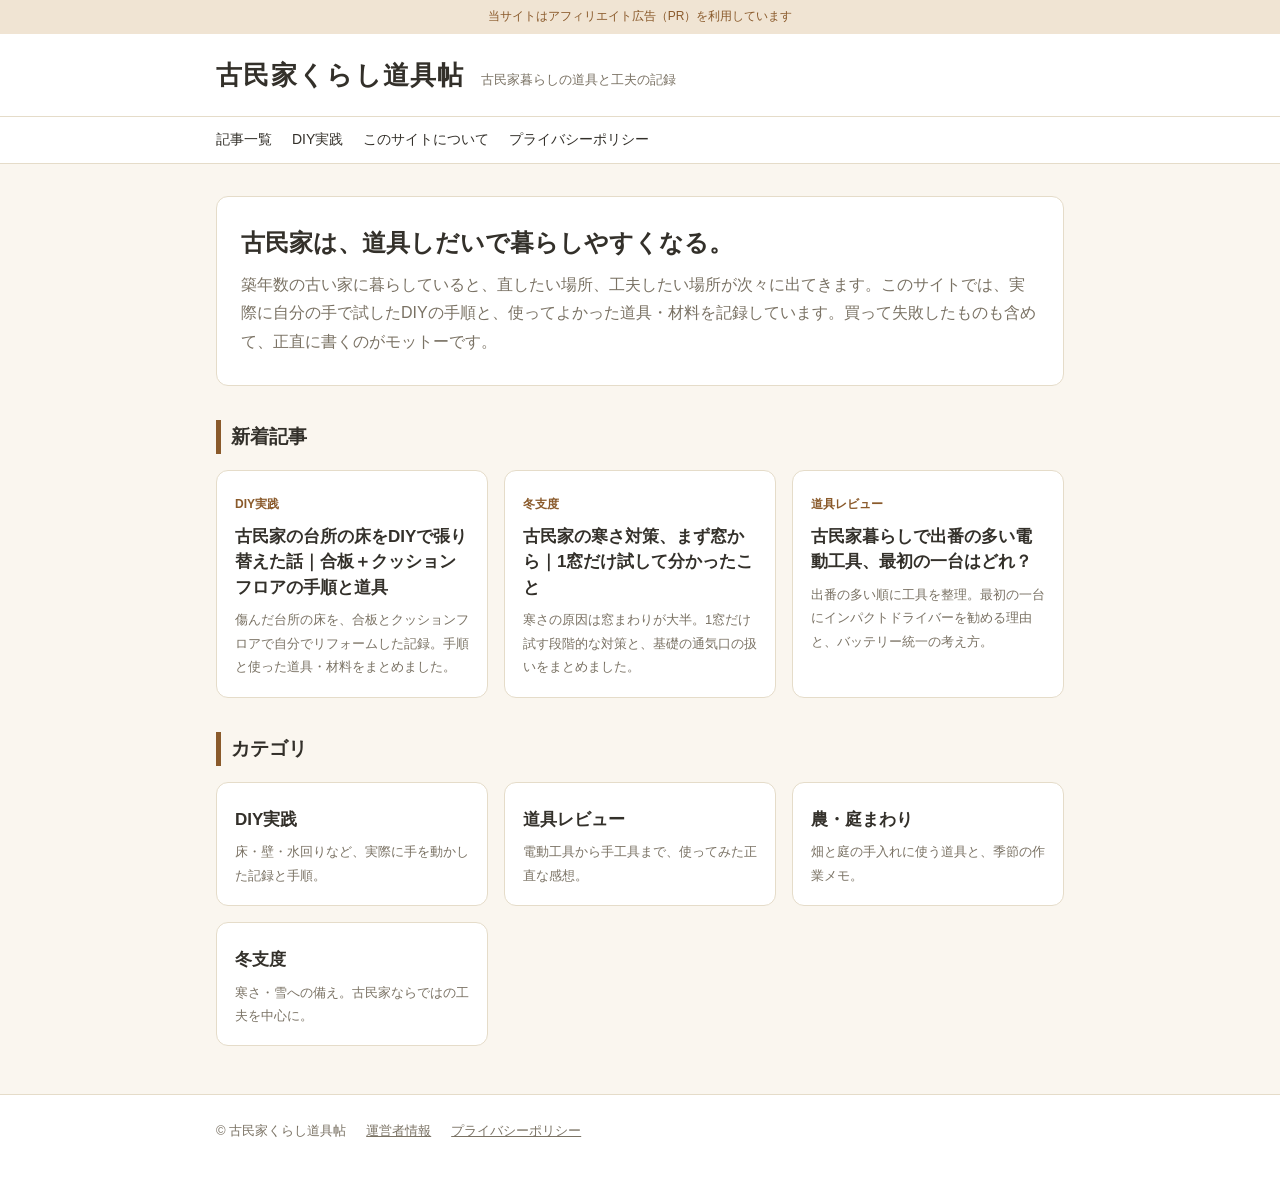
==== index.html @ 3cc66aee "記事2本を追加（窓の寒さ対策・電動工具の選び方）" ====
<!DOCTYPE html>
<html lang="ja">
<head>
<meta charset="UTF-8">
<meta name="viewport" content="width=device-width, initial-scale=1">
<title>古民家くらし道具帖｜古民家暮らしの道具と工夫の記録</title>
<meta name="description" content="古民家に暮らしながら、DIYや日々の暮らしで実際に使っている道具・材料を正直に記録するサイトです。">
<link rel="stylesheet" href="style.css">
</head>
<body>
<div class="pr-note">当サイトはアフィリエイト広告（PR）を利用しています</div>
<header class="site">
  <div class="wrap">
    <a class="logo" href="index.html">古民家くらし道具帖</a>
    <span class="tagline">古民家暮らしの道具と工夫の記録</span>
  </div>
</header>
<nav class="cats">
  <div class="wrap">
    <a href="#articles">記事一覧</a>
    <a href="articles/yuka-diy.html">DIY実践</a>
    <a href="about.html">このサイトについて</a>
    <a href="privacy.html">プライバシーポリシー</a>
  </div>
</nav>
<main>
  <div class="wrap">
    <section class="hero">
      <h1>古民家は、道具しだいで暮らしやすくなる。</h1>
      <p>築年数の古い家に暮らしていると、直したい場所、工夫したい場所が次々に出てきます。このサイトでは、実際に自分の手で試したDIYの手順と、使ってよかった道具・材料を記録しています。買って失敗したものも含めて、正直に書くのがモットーです。</p>
    </section>

    <h2 class="sec" id="articles">新着記事</h2>
    <div class="cards">
      <a class="card" href="articles/yuka-diy.html">
        <span class="cat">DIY実践</span>
        <h3>古民家の台所の床をDIYで張り替えた話｜合板＋クッションフロアの手順と道具</h3>
        <p>傷んだ台所の床を、合板とクッションフロアで自分でリフォームした記録。手順と使った道具・材料をまとめました。</p>
      </a>
      <a class="card" href="articles/mado-samusa.html">
        <span class="cat">冬支度</span>
        <h3>古民家の寒さ対策、まず窓から｜1窓だけ試して分かったこと</h3>
        <p>寒さの原因は窓まわりが大半。1窓だけ試す段階的な対策と、基礎の通気口の扱いをまとめました。</p>
      </a>
      <a class="card" href="articles/dendo-kogu.html">
        <span class="cat">道具レビュー</span>
        <h3>古民家暮らしで出番の多い電動工具、最初の一台はどれ？</h3>
        <p>出番の多い順に工具を整理。最初の一台にインパクトドライバーを勧める理由と、バッテリー統一の考え方。</p>
      </a>
    </div>

    <h2 class="sec">カテゴリ</h2>
    <div class="cards">
      <div class="card"><h3>DIY実践</h3><p>床・壁・水回りなど、実際に手を動かした記録と手順。</p></div>
      <div class="card"><h3>道具レビュー</h3><p>電動工具から手工具まで、使ってみた正直な感想。</p></div>
      <div class="card"><h3>農・庭まわり</h3><p>畑と庭の手入れに使う道具と、季節の作業メモ。</p></div>
      <div class="card"><h3>冬支度</h3><p>寒さ・雪への備え。古民家ならではの工夫を中心に。</p></div>
    </div>
  </div>
</main>
<footer class="site">
  <div class="wrap">
    <span>© 古民家くらし道具帖</span>
    <a href="about.html">運営者情報</a>
    <a href="privacy.html">プライバシーポリシー</a>
  </div>
</footer>
</body>
</html>
---- style.css ----
:root {
  --bg: #faf6ef;
  --surface: #ffffff;
  --ink: #33302a;
  --muted: #7a7264;
  --accent: #8a5a2b;
  --accent-soft: #f0e4d3;
  --line: #e5dcc9;
}
* { box-sizing: border-box; }
body {
  margin: 0;
  background: var(--bg);
  color: var(--ink);
  font-family: "Hiragino Kaku Gothic ProN", "Hiragino Sans", "Noto Sans JP", sans-serif;
  line-height: 1.8;
  font-size: 16px;
}
a { color: var(--accent); }
.wrap { max-width: 880px; margin: 0 auto; padding: 0 16px; }
header.site {
  background: var(--surface);
  border-bottom: 1px solid var(--line);
}
header.site .wrap {
  display: flex; align-items: baseline; gap: 16px;
  padding-top: 18px; padding-bottom: 18px; flex-wrap: wrap;
}
.logo { font-size: 26px; font-weight: 700; color: var(--ink); text-decoration: none; letter-spacing: .05em; }
.tagline { color: var(--muted); font-size: 13px; }
.pr-note {
  background: var(--accent-soft); color: var(--accent);
  font-size: 12px; text-align: center; padding: 6px 12px;
}
nav.cats { background: var(--surface); border-bottom: 1px solid var(--line); }
nav.cats .wrap { display: flex; gap: 20px; padding-top: 10px; padding-bottom: 10px; flex-wrap: wrap; }
nav.cats a { color: var(--ink); text-decoration: none; font-size: 14px; }
nav.cats a:hover { color: var(--accent); }
main { padding: 32px 0 48px; }
.hero {
  background: var(--surface); border: 1px solid var(--line); border-radius: 12px;
  padding: 28px 24px; margin-bottom: 28px;
}
.hero h1 { font-size: 24px; margin: 0 0 10px; line-height: 1.5; }
.hero p { margin: 0; color: var(--muted); }
h2.sec { font-size: 19px; border-left: 5px solid var(--accent); padding-left: 10px; margin: 34px 0 16px; }
.cards { display: grid; grid-template-columns: repeat(auto-fill, minmax(250px, 1fr)); gap: 16px; }
.card {
  background: var(--surface); border: 1px solid var(--line); border-radius: 12px;
  padding: 18px; text-decoration: none; color: var(--ink); display: block;
}
.card:hover { border-color: var(--accent); }
.card .cat { font-size: 12px; color: var(--accent); font-weight: 700; }
.card h3 { font-size: 17px; margin: 6px 0 8px; line-height: 1.5; }
.card p { font-size: 13px; color: var(--muted); margin: 0; }
.card .soon { color: var(--muted); font-size: 13px; }
article.post {
  background: var(--surface); border: 1px solid var(--line); border-radius: 12px;
  padding: 28px 24px;
}
article.post h1 { font-size: 25px; line-height: 1.5; margin: 4px 0 6px; }
article.post .meta { color: var(--muted); font-size: 13px; margin-bottom: 20px; }
article.post h2 { font-size: 20px; border-bottom: 2px solid var(--accent-soft); padding-bottom: 6px; margin: 30px 0 12px; }
article.post h3 { font-size: 17px; margin: 22px 0 8px; }
article.post ul, article.post ol { padding-left: 22px; }
.toolbox {
  background: var(--bg); border: 1px dashed var(--accent); border-radius: 10px;
  padding: 16px 18px; margin: 18px 0;
}
.toolbox h3 { margin-top: 0; }
.aff {
  display: block; background: var(--accent-soft); border-radius: 8px;
  padding: 10px 14px; margin: 8px 0; text-decoration: none; color: var(--ink); font-size: 14px;
}
.aff .pr { font-size: 11px; color: var(--accent); font-weight: 700; display: block; }
footer.site {
  border-top: 1px solid var(--line); background: var(--surface);
  padding: 24px 0 40px; color: var(--muted); font-size: 13px;
}
footer.site .wrap { display: flex; gap: 20px; flex-wrap: wrap; }
footer.site a { color: var(--muted); }
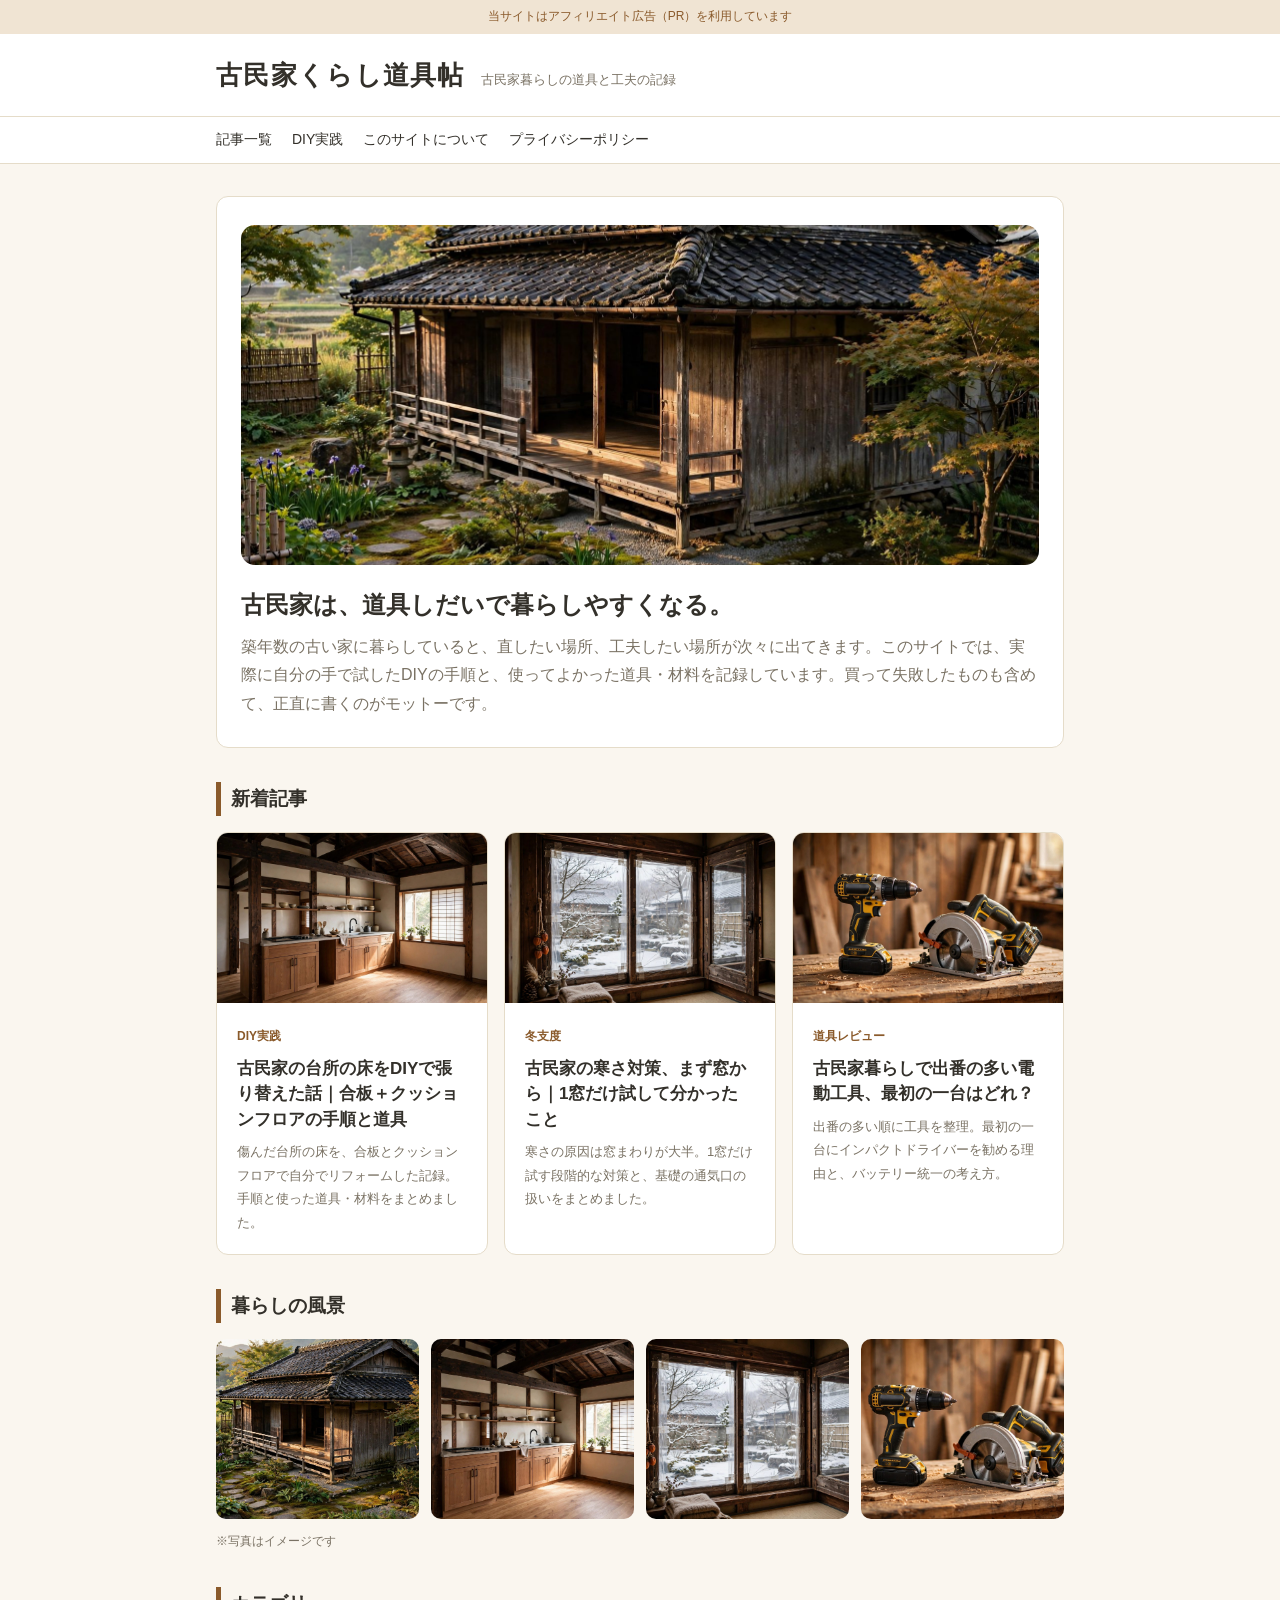
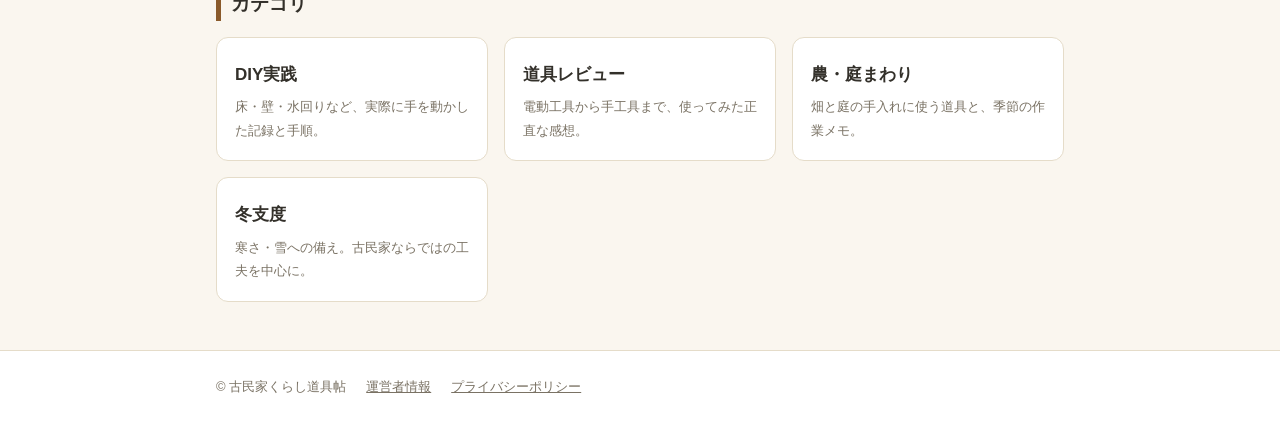
==== commit a4dba01c: "写真を反映（ヒーロー・記事カード・リード画像・ギャラリー）" ====
--- a/index.html
+++ b/index.html
@@ -26,6 +26,7 @@
 <main>
   <div class="wrap">
     <section class="hero">
+      <img class="hero-img" src="images/hero.jpg" alt="瓦屋根と木の壁の古民家と庭">
       <h1>古民家は、道具しだいで暮らしやすくなる。</h1>
       <p>築年数の古い家に暮らしていると、直したい場所、工夫したい場所が次々に出てきます。このサイトでは、実際に自分の手で試したDIYの手順と、使ってよかった道具・材料を記録しています。買って失敗したものも含めて、正直に書くのがモットーです。</p>
     </section>
@@ -33,21 +34,39 @@
     <h2 class="sec" id="articles">新着記事</h2>
     <div class="cards">
       <a class="card" href="articles/yuka-diy.html">
-        <span class="cat">DIY実践</span>
-        <h3>古民家の台所の床をDIYで張り替えた話｜合板＋クッションフロアの手順と道具</h3>
-        <p>傷んだ台所の床を、合板とクッションフロアで自分でリフォームした記録。手順と使った道具・材料をまとめました。</p>
+        <img class="card-img" src="images/floor.jpg" alt="木目の床に張り替えた古民家の台所">
+        <div class="card-body">
+          <span class="cat">DIY実践</span>
+          <h3>古民家の台所の床をDIYで張り替えた話｜合板＋クッションフロアの手順と道具</h3>
+          <p>傷んだ台所の床を、合板とクッションフロアで自分でリフォームした記録。手順と使った道具・材料をまとめました。</p>
+        </div>
       </a>
       <a class="card" href="articles/mado-samusa.html">
-        <span class="cat">冬支度</span>
-        <h3>古民家の寒さ対策、まず窓から｜1窓だけ試して分かったこと</h3>
-        <p>寒さの原因は窓まわりが大半。1窓だけ試す段階的な対策と、基礎の通気口の扱いをまとめました。</p>
+        <img class="card-img" src="images/window.jpg" alt="断熱シートを貼った古民家の窓と雪の庭">
+        <div class="card-body">
+          <span class="cat">冬支度</span>
+          <h3>古民家の寒さ対策、まず窓から｜1窓だけ試して分かったこと</h3>
+          <p>寒さの原因は窓まわりが大半。1窓だけ試す段階的な対策と、基礎の通気口の扱いをまとめました。</p>
+        </div>
       </a>
       <a class="card" href="articles/dendo-kogu.html">
-        <span class="cat">道具レビュー</span>
-        <h3>古民家暮らしで出番の多い電動工具、最初の一台はどれ？</h3>
-        <p>出番の多い順に工具を整理。最初の一台にインパクトドライバーを勧める理由と、バッテリー統一の考え方。</p>
+        <img class="card-img" src="images/tools.jpg" alt="作業台の上のインパクトドライバーと丸ノコ">
+        <div class="card-body">
+          <span class="cat">道具レビュー</span>
+          <h3>古民家暮らしで出番の多い電動工具、最初の一台はどれ？</h3>
+          <p>出番の多い順に工具を整理。最初の一台にインパクトドライバーを勧める理由と、バッテリー統一の考え方。</p>
+        </div>
       </a>
     </div>
+
+    <h2 class="sec">暮らしの風景</h2>
+    <div class="gallery">
+      <img src="images/hero.jpg" alt="古民家の外観と庭">
+      <img src="images/floor.jpg" alt="古民家の台所">
+      <img src="images/window.jpg" alt="冬の窓辺">
+      <img src="images/tools.jpg" alt="作業台の電動工具">
+    </div>
+    <p class="note">※写真はイメージです</p>
 
     <h2 class="sec">カテゴリ</h2>
     <div class="cards">
--- a/style.css
+++ b/style.css
@@ -72,6 +72,8 @@
   display: block; background: var(--accent-soft); border-radius: 8px;
   padding: 10px 14px; margin: 8px 0; text-decoration: none; color: var(--ink); font-size: 14px;
 }
+.products { display: flex; flex-wrap: wrap; gap: 14px; margin: 12px 0; }
+.products table { background: #fff; }
 .aff .pr { font-size: 11px; color: var(--accent); font-weight: 700; display: block; }
 footer.site {
   border-top: 1px solid var(--line); background: var(--surface);
@@ -79,3 +81,14 @@
 }
 footer.site .wrap { display: flex; gap: 20px; flex-wrap: wrap; }
 footer.site a { color: var(--muted); }
+
+.hero-img { width: 100%; height: 340px; object-fit: cover; border-radius: 14px; display: block; margin-bottom: 22px; }
+a.card { padding: 0; overflow: hidden; }
+.card-img { width: 100%; height: 170px; object-fit: cover; display: block; }
+.card-body { padding: 18px 20px 20px; }
+.gallery { display: grid; grid-template-columns: repeat(auto-fit, minmax(200px, 1fr)); gap: 12px; }
+.gallery img { width: 100%; height: 180px; object-fit: cover; border-radius: 10px; display: block; }
+figure.lead { margin: 20px 0; }
+figure.lead img { width: 100%; border-radius: 12px; display: block; }
+figure.lead figcaption { font-size: 12px; color: var(--muted); margin-top: 6px; }
+.note { font-size: 12px; color: var(--muted); }
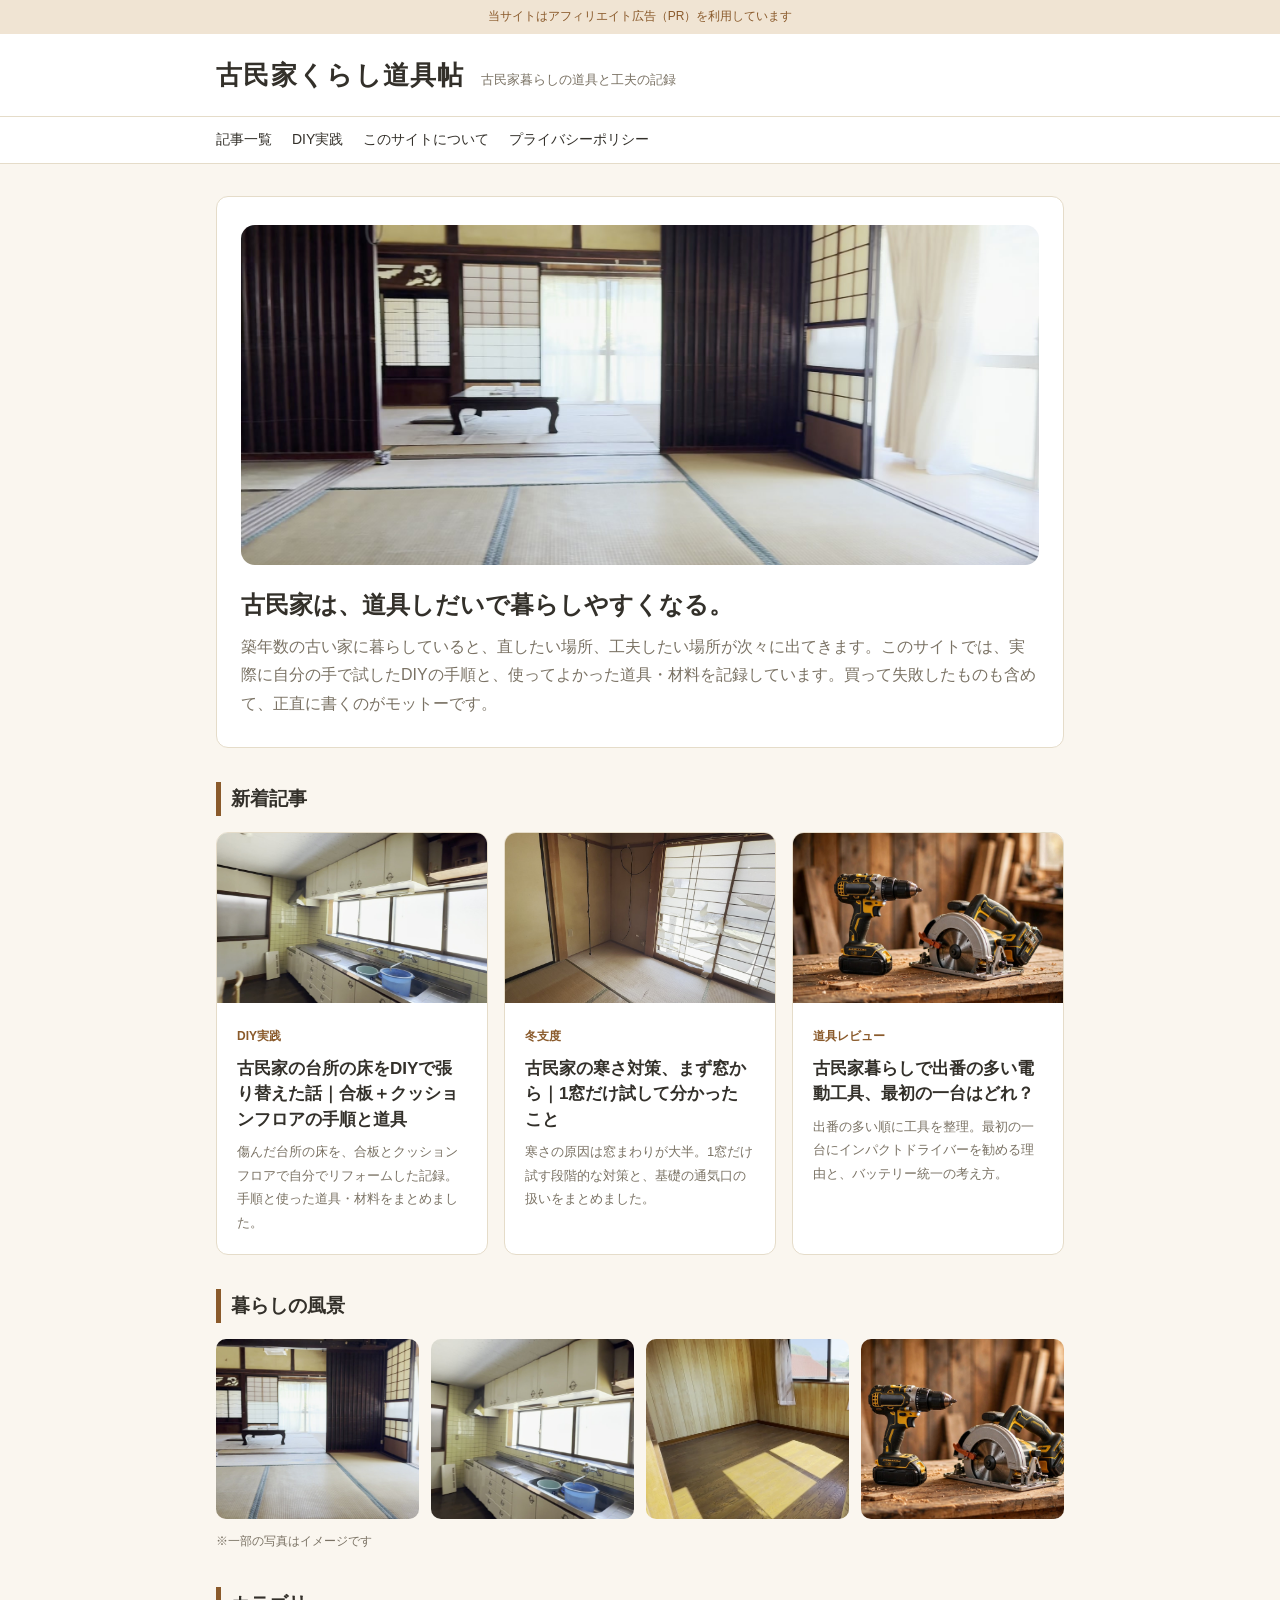
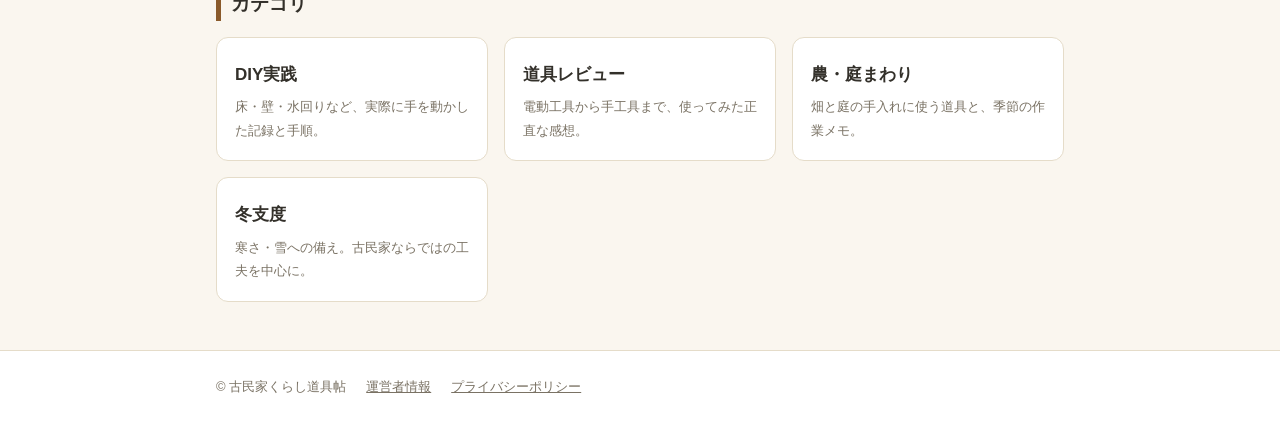
==== commit b9148adc: "写真を実写に差し替え（トップ・窓記事・床記事）" ====
--- a/index.html
+++ b/index.html
@@ -6,6 +6,14 @@
 <title>古民家くらし道具帖｜古民家暮らしの道具と工夫の記録</title>
 <meta name="description" content="古民家に暮らしながら、DIYや日々の暮らしで実際に使っている道具・材料を正直に記録するサイトです。">
 <link rel="stylesheet" href="style.css">
+<!-- Google tag (gtag.js) -->
+<script async src="https://www.googletagmanager.com/gtag/js?id=G-YVB22NYQNQ"></script>
+<script>
+  window.dataLayer = window.dataLayer || [];
+  function gtag(){dataLayer.push(arguments);}
+  gtag('js', new Date());
+  gtag('config', 'G-YVB22NYQNQ');
+</script>
 </head>
 <body>
 <div class="pr-note">当サイトはアフィリエイト広告（PR）を利用しています</div>
@@ -26,7 +34,7 @@
 <main>
   <div class="wrap">
     <section class="hero">
-      <img class="hero-img" src="images/hero.jpg" alt="瓦屋根と木の壁の古民家と庭">
+      <img class="hero-img" src="images/hero-real.jpg" alt="障子と畳の大広間が続く古民家の室内">
       <h1>古民家は、道具しだいで暮らしやすくなる。</h1>
       <p>築年数の古い家に暮らしていると、直したい場所、工夫したい場所が次々に出てきます。このサイトでは、実際に自分の手で試したDIYの手順と、使ってよかった道具・材料を記録しています。買って失敗したものも含めて、正直に書くのがモットーです。</p>
     </section>
@@ -34,7 +42,7 @@
     <h2 class="sec" id="articles">新着記事</h2>
     <div class="cards">
       <a class="card" href="articles/yuka-diy.html">
-        <img class="card-img" src="images/floor.jpg" alt="木目の床に張り替えた古民家の台所">
+        <img class="card-img" src="images/kitchen-before.jpg" alt="リフォーム前の古民家の台所">
         <div class="card-body">
           <span class="cat">DIY実践</span>
           <h3>古民家の台所の床をDIYで張り替えた話｜合板＋クッションフロアの手順と道具</h3>
@@ -42,7 +50,7 @@
         </div>
       </a>
       <a class="card" href="articles/mado-samusa.html">
-        <img class="card-img" src="images/window.jpg" alt="断熱シートを貼った古民家の窓と雪の庭">
+        <img class="card-img" src="images/window-real.jpg" alt="破れた障子のある和室">
         <div class="card-body">
           <span class="cat">冬支度</span>
           <h3>古民家の寒さ対策、まず窓から｜1窓だけ試して分かったこと</h3>
@@ -61,12 +69,12 @@
 
     <h2 class="sec">暮らしの風景</h2>
     <div class="gallery">
-      <img src="images/hero.jpg" alt="古民家の外観と庭">
-      <img src="images/floor.jpg" alt="古民家の台所">
-      <img src="images/window.jpg" alt="冬の窓辺">
+      <img src="images/hero-real.jpg" alt="古民家の大広間">
+      <img src="images/kitchen-before.jpg" alt="古民家の台所">
+      <img src="images/room-sun.jpg" alt="日差しの入る板の間">
       <img src="images/tools.jpg" alt="作業台の電動工具">
     </div>
-    <p class="note">※写真はイメージです</p>
+    <p class="note">※一部の写真はイメージです</p>
 
     <h2 class="sec">カテゴリ</h2>
     <div class="cards">
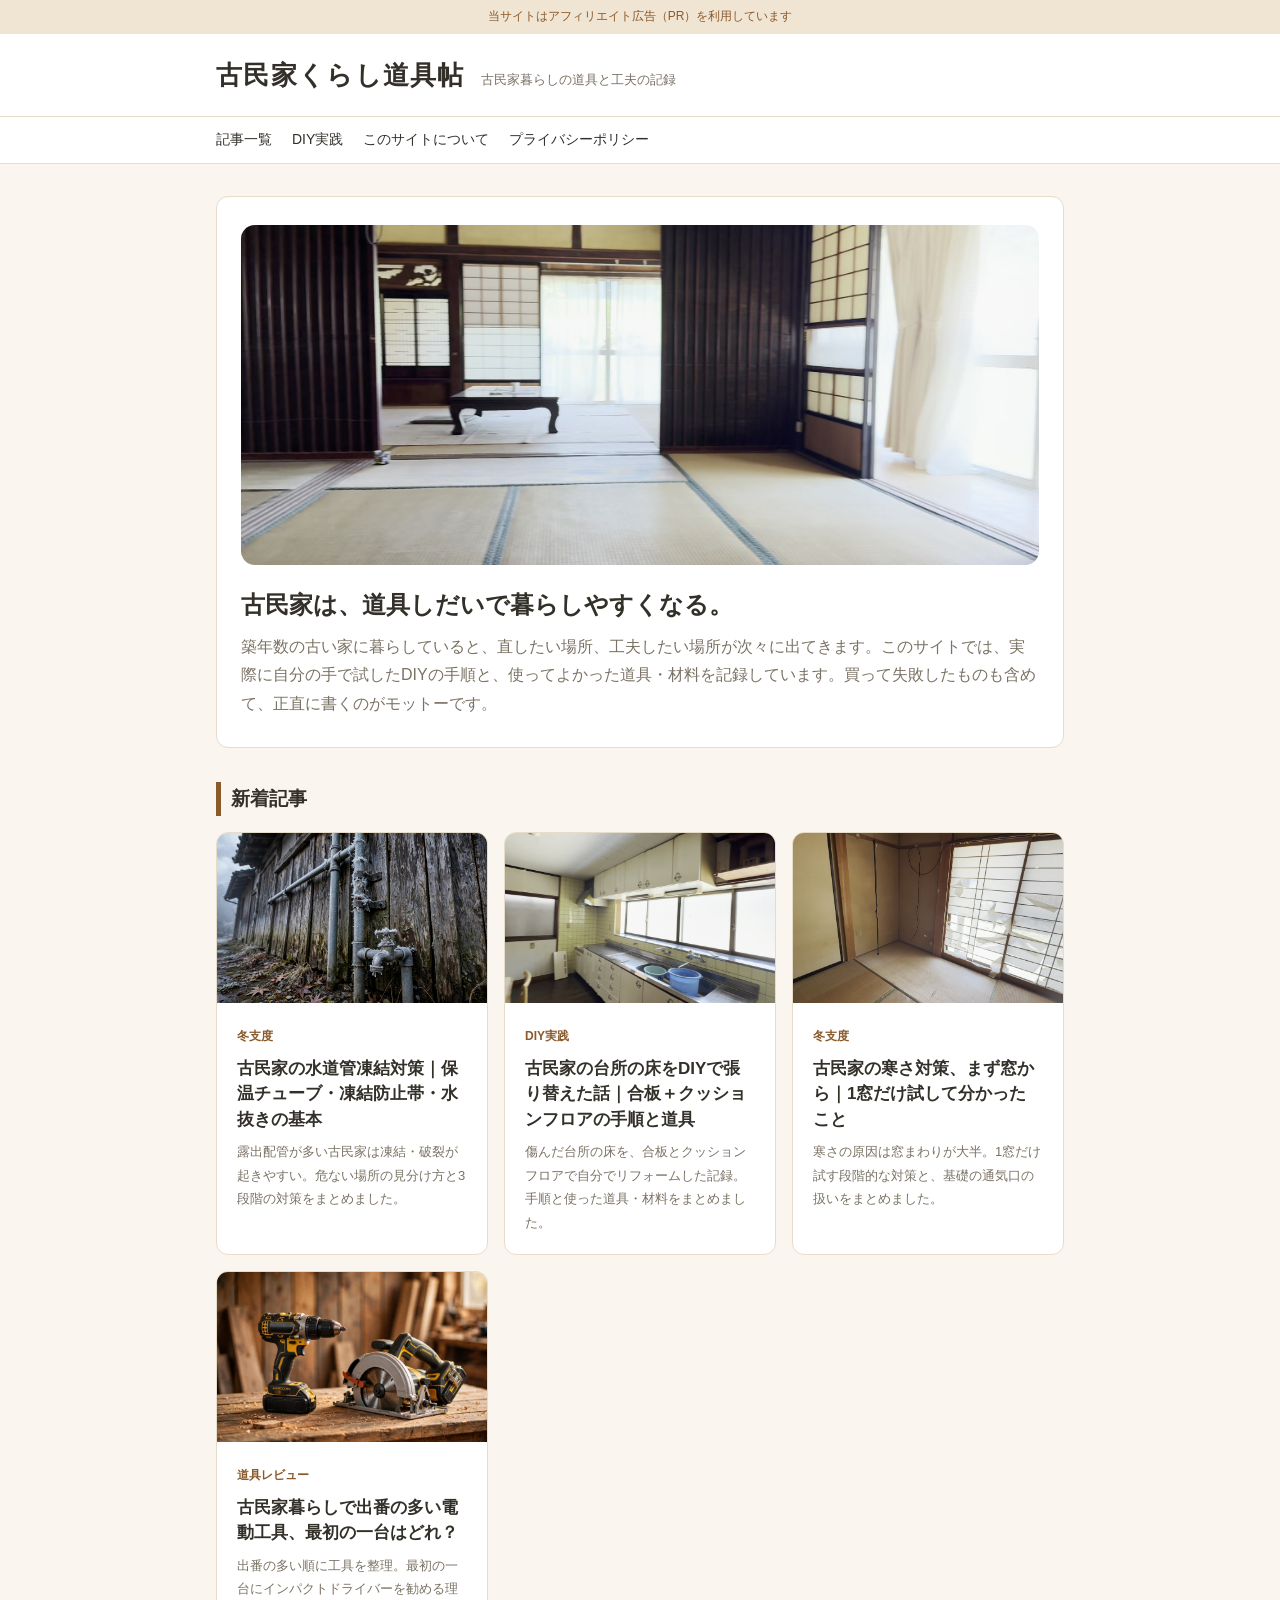
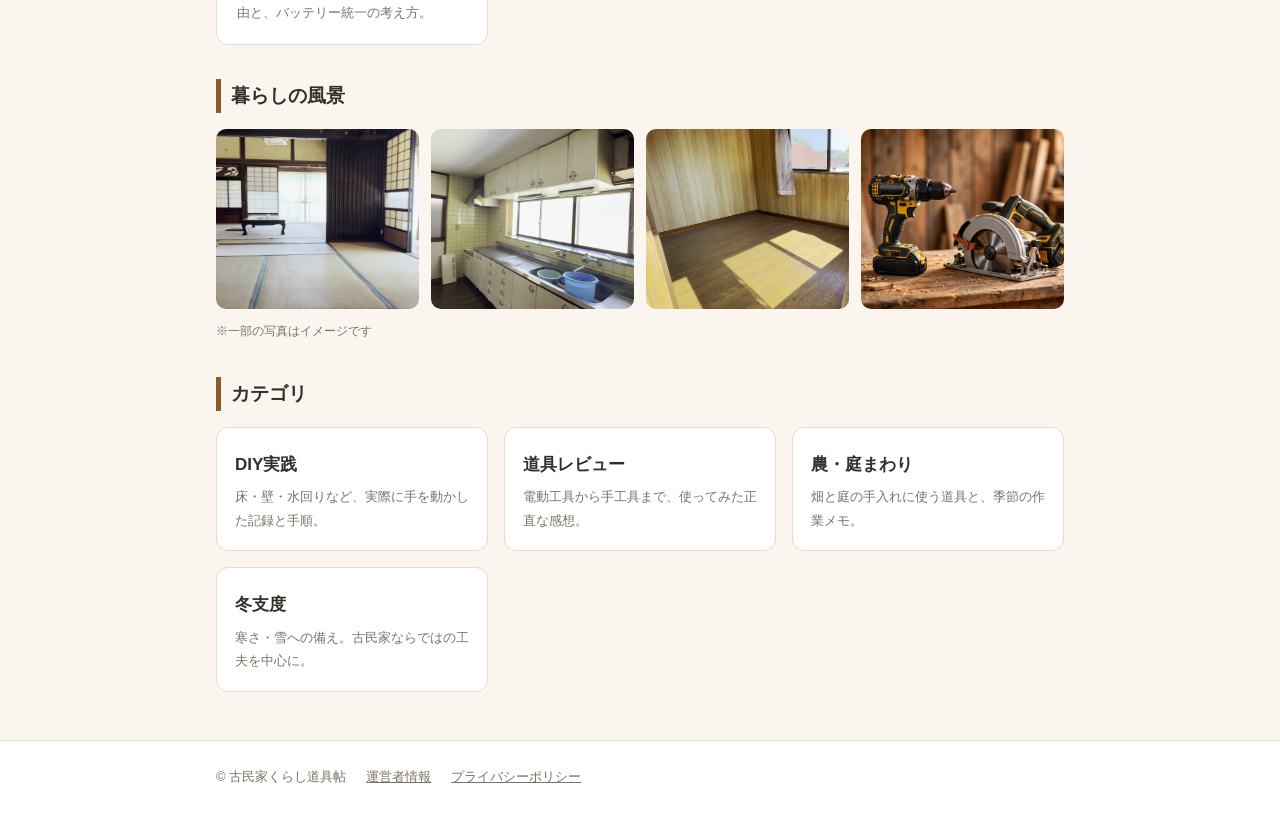
==== commit facd6c83: "新記事「水道管の凍結対策」を追加" ====
--- a/index.html
+++ b/index.html
@@ -41,6 +41,14 @@
 
     <h2 class="sec" id="articles">新着記事</h2>
     <div class="cards">
+      <a class="card" href="articles/suido-toketsu.html">
+        <img class="card-img" src="images/pipe-lead.jpg" alt="霜のついた古民家の屋外水道管と蛇口">
+        <div class="card-body">
+          <span class="cat">冬支度</span>
+          <h3>古民家の水道管凍結対策｜保温チューブ・凍結防止帯・水抜きの基本</h3>
+          <p>露出配管が多い古民家は凍結・破裂が起きやすい。危ない場所の見分け方と3段階の対策をまとめました。</p>
+        </div>
+      </a>
       <a class="card" href="articles/yuka-diy.html">
         <img class="card-img" src="images/kitchen-before.jpg" alt="リフォーム前の古民家の台所">
         <div class="card-body">
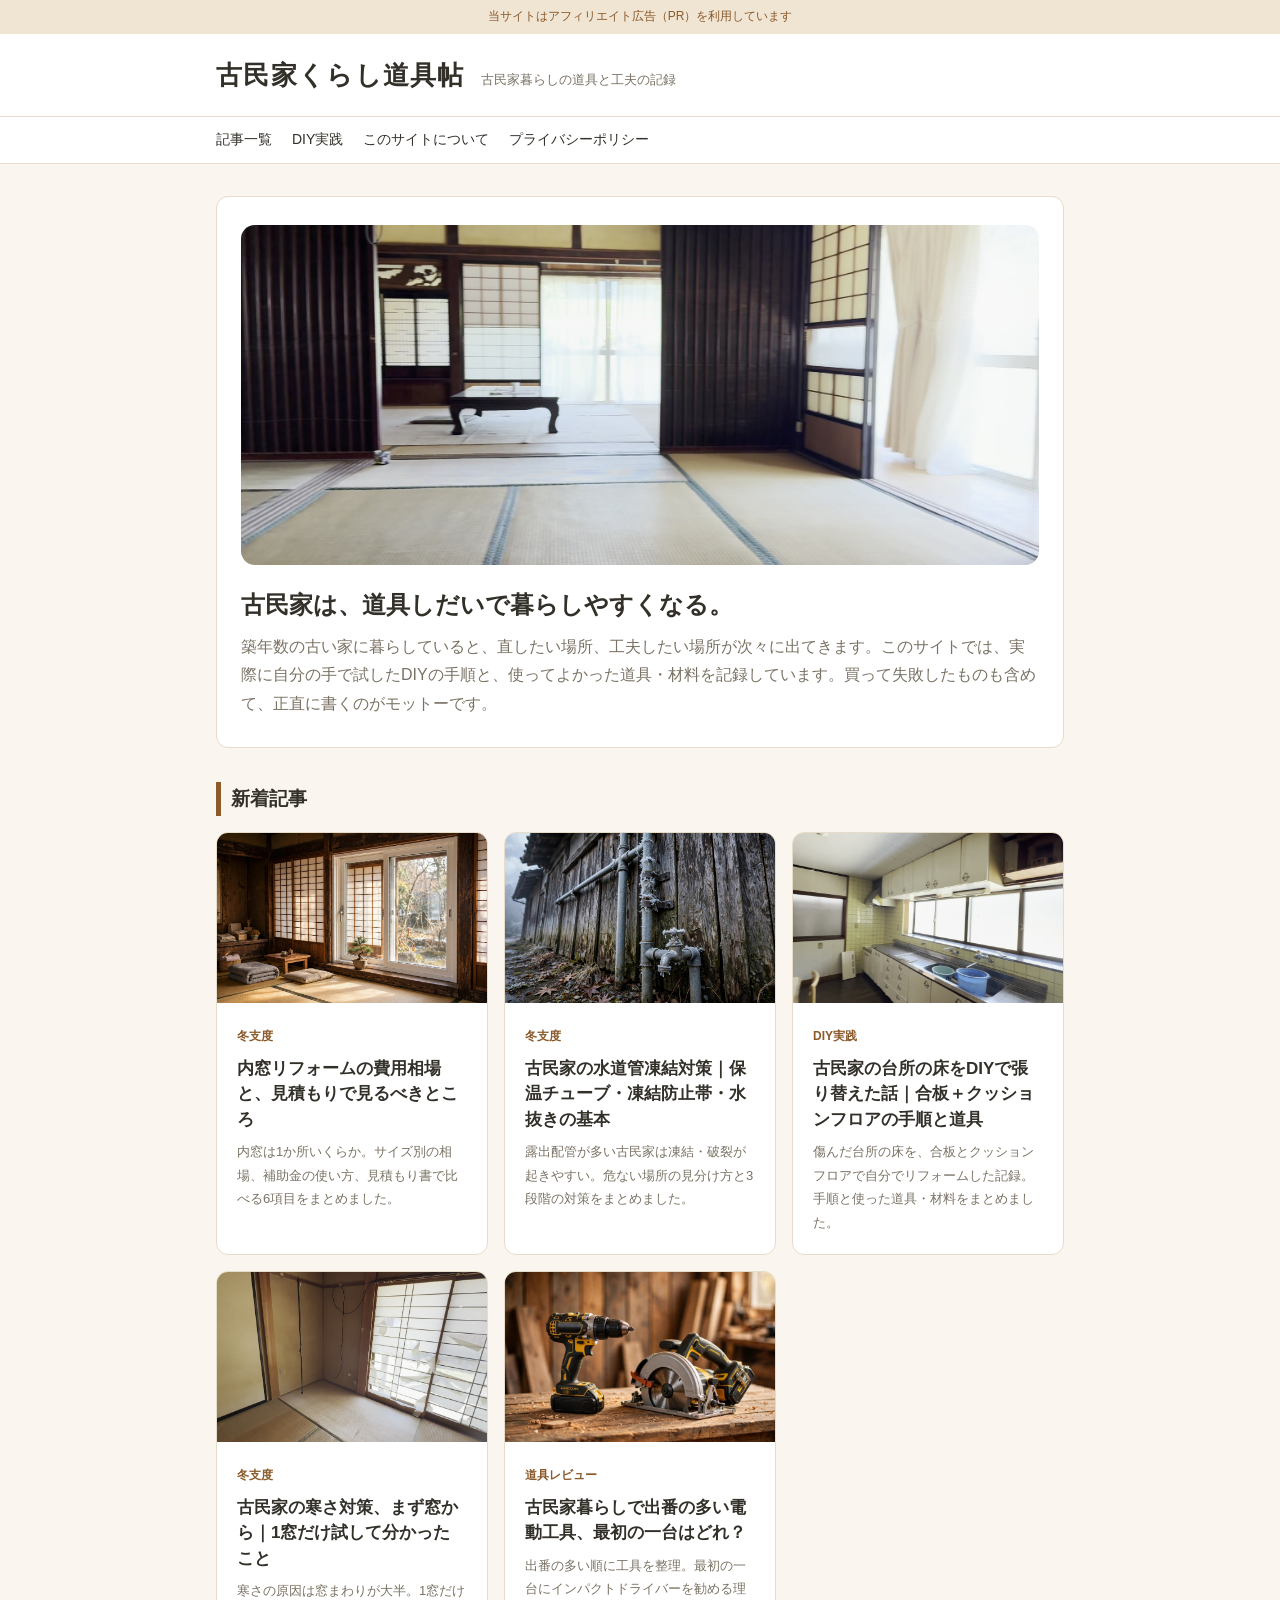
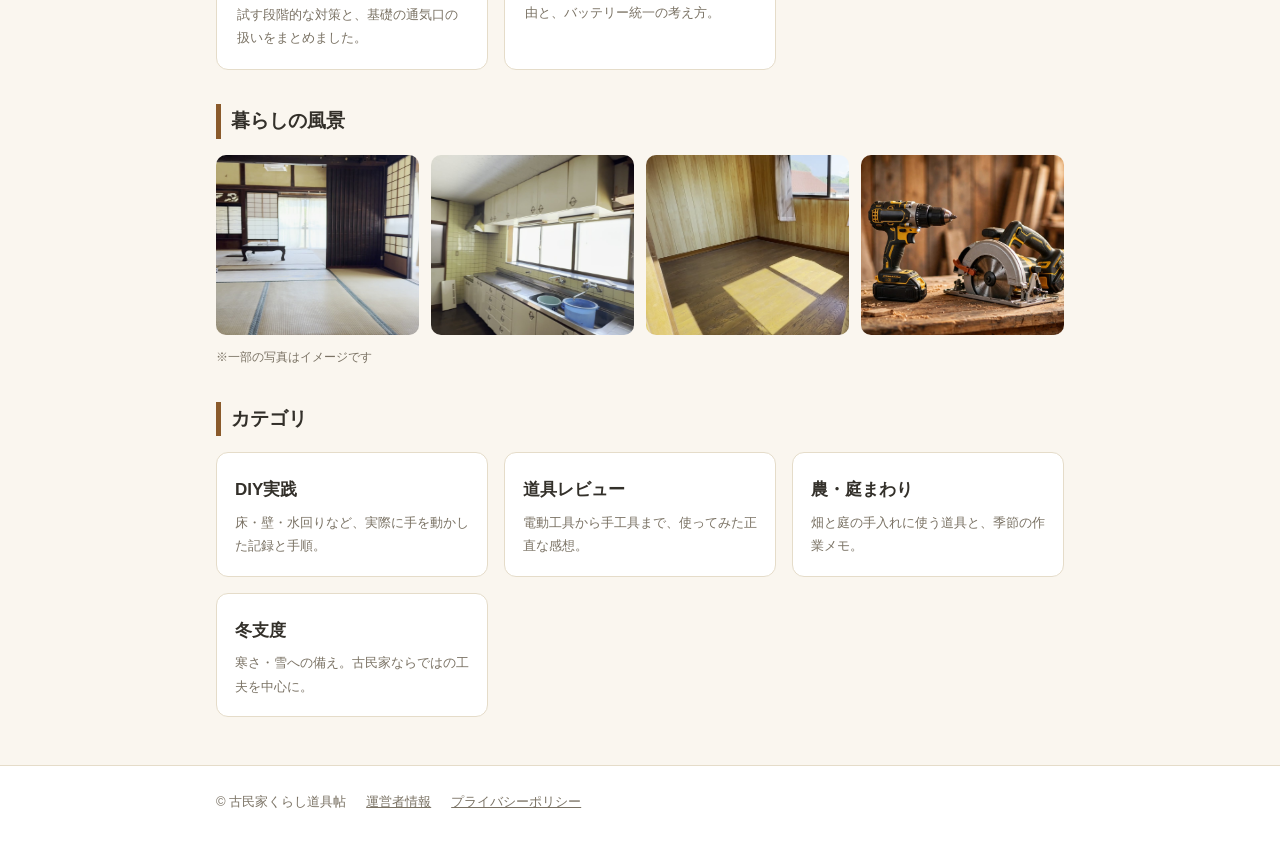
==== commit ec108ba4: "内窓の費用相場記事を追加" ====
--- a/index.html
+++ b/index.html
@@ -41,6 +41,14 @@
 
     <h2 class="sec" id="articles">新着記事</h2>
     <div class="cards">
+      <a class="card" href="articles/uchimado-hiyou.html">
+        <img class="card-img" src="images/uchimado-lead.jpg" alt="和室に取り付けた樹脂製の内窓">
+        <div class="card-body">
+          <span class="cat">冬支度</span>
+          <h3>内窓リフォームの費用相場と、見積もりで見るべきところ</h3>
+          <p>内窓は1か所いくらか。サイズ別の相場、補助金の使い方、見積もり書で比べる6項目をまとめました。</p>
+        </div>
+      </a>
       <a class="card" href="articles/suido-toketsu.html">
         <img class="card-img" src="images/pipe-lead.jpg" alt="霜のついた古民家の屋外水道管と蛇口">
         <div class="card-body">
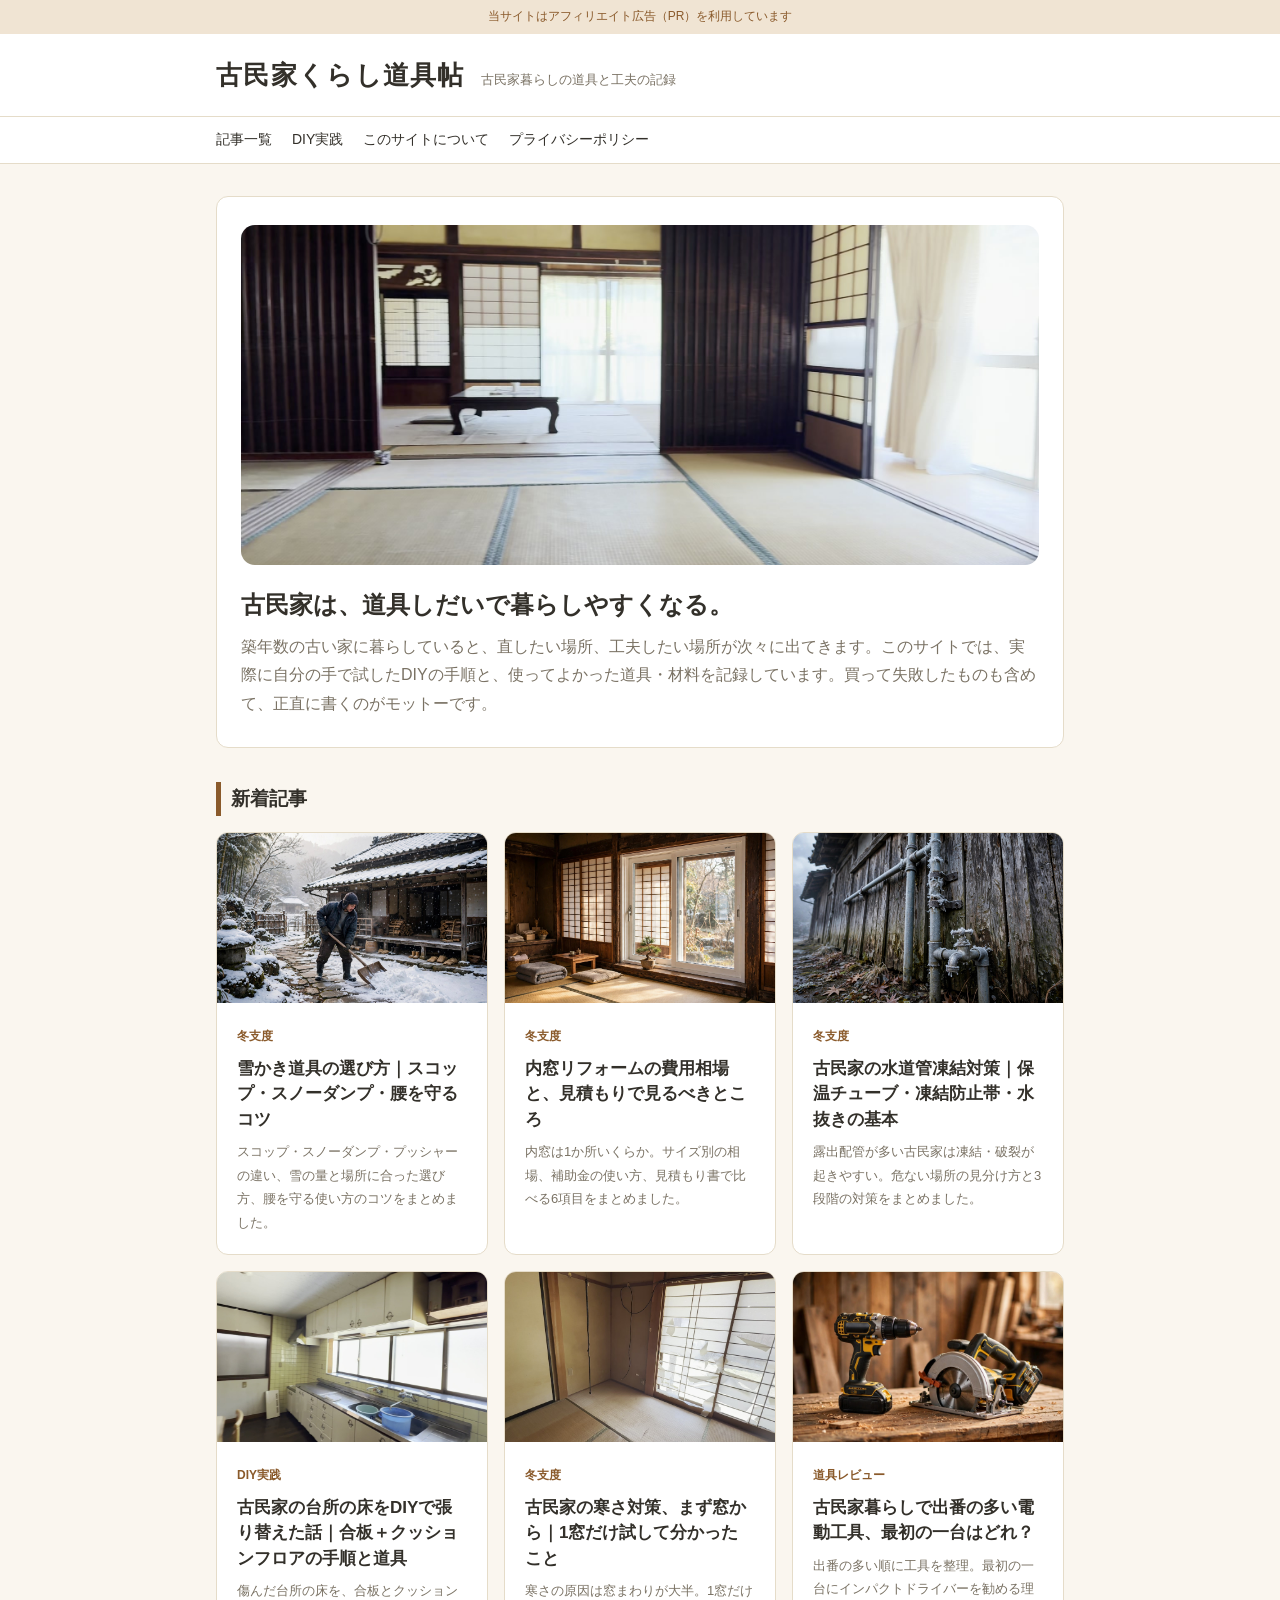
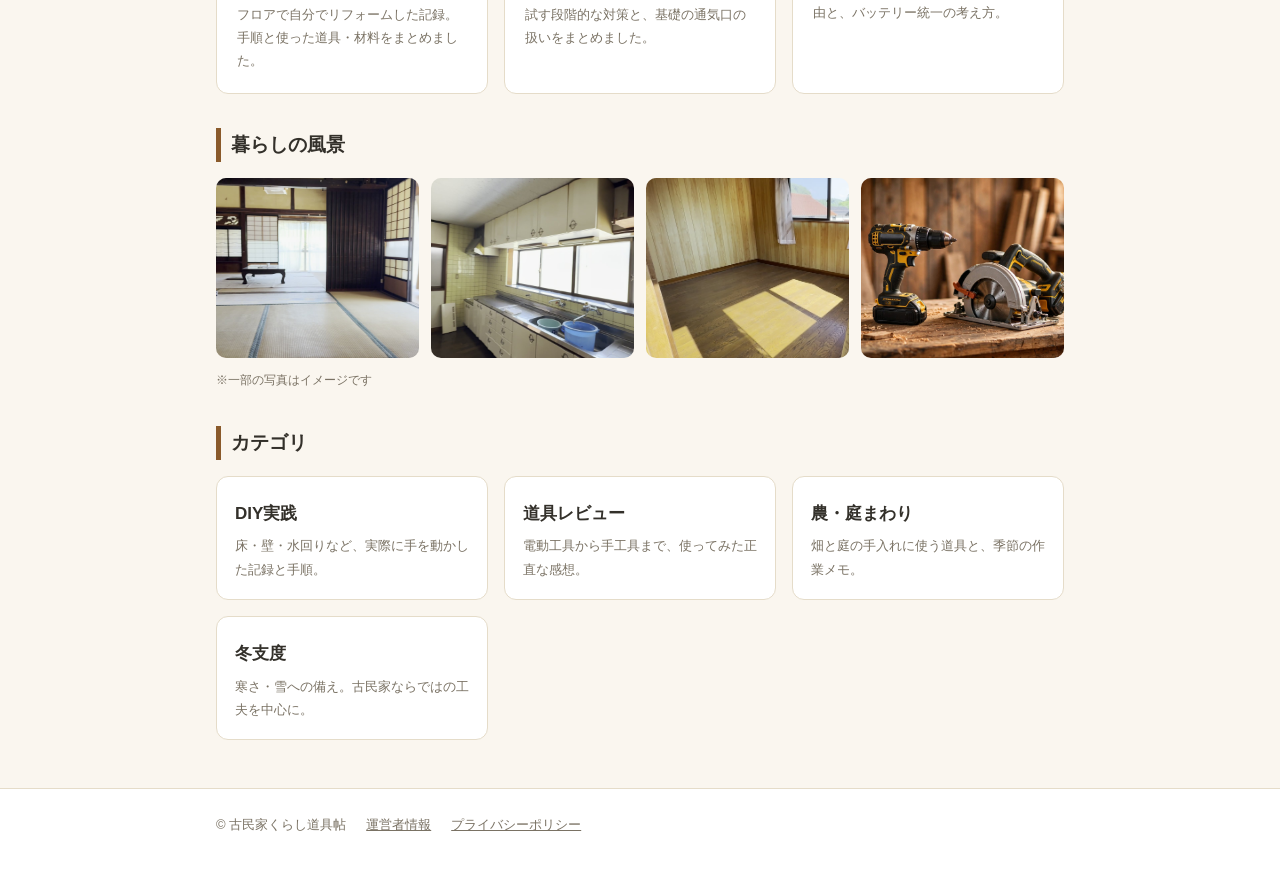
==== commit 3feede69: "雪かき道具の選び方を追加" ====
--- a/index.html
+++ b/index.html
@@ -41,6 +41,14 @@
 
     <h2 class="sec" id="articles">新着記事</h2>
     <div class="cards">
+      <a class="card" href="articles/yukikaki-dogu.html">
+        <img class="card-img" src="images/yukikaki-lead.jpg" alt="雪の積もった古民家の玄関前で雪かきをする様子">
+        <div class="card-body">
+          <span class="cat">冬支度</span>
+          <h3>雪かき道具の選び方｜スコップ・スノーダンプ・腰を守るコツ</h3>
+          <p>スコップ・スノーダンプ・プッシャーの違い、雪の量と場所に合った選び方、腰を守る使い方のコツをまとめました。</p>
+        </div>
+      </a>
       <a class="card" href="articles/uchimado-hiyou.html">
         <img class="card-img" src="images/uchimado-lead.jpg" alt="和室に取り付けた樹脂製の内窓">
         <div class="card-body">
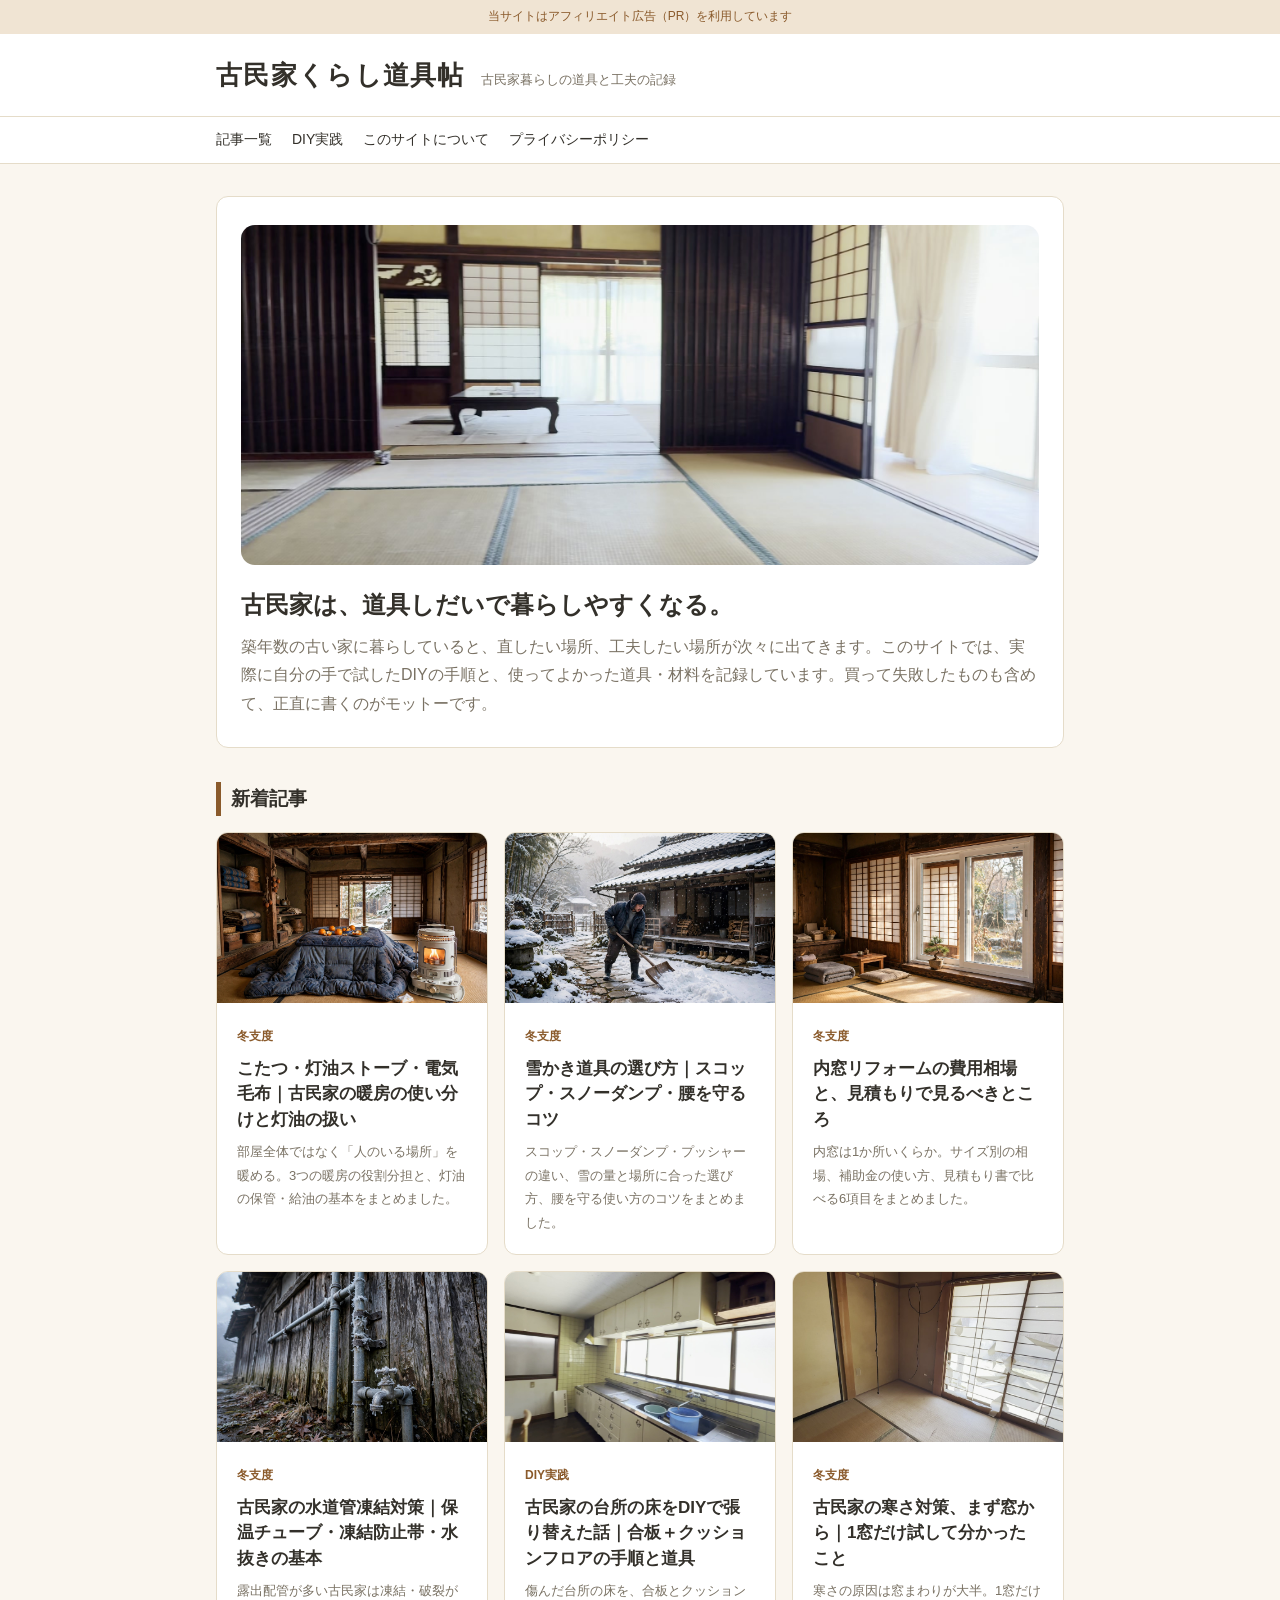
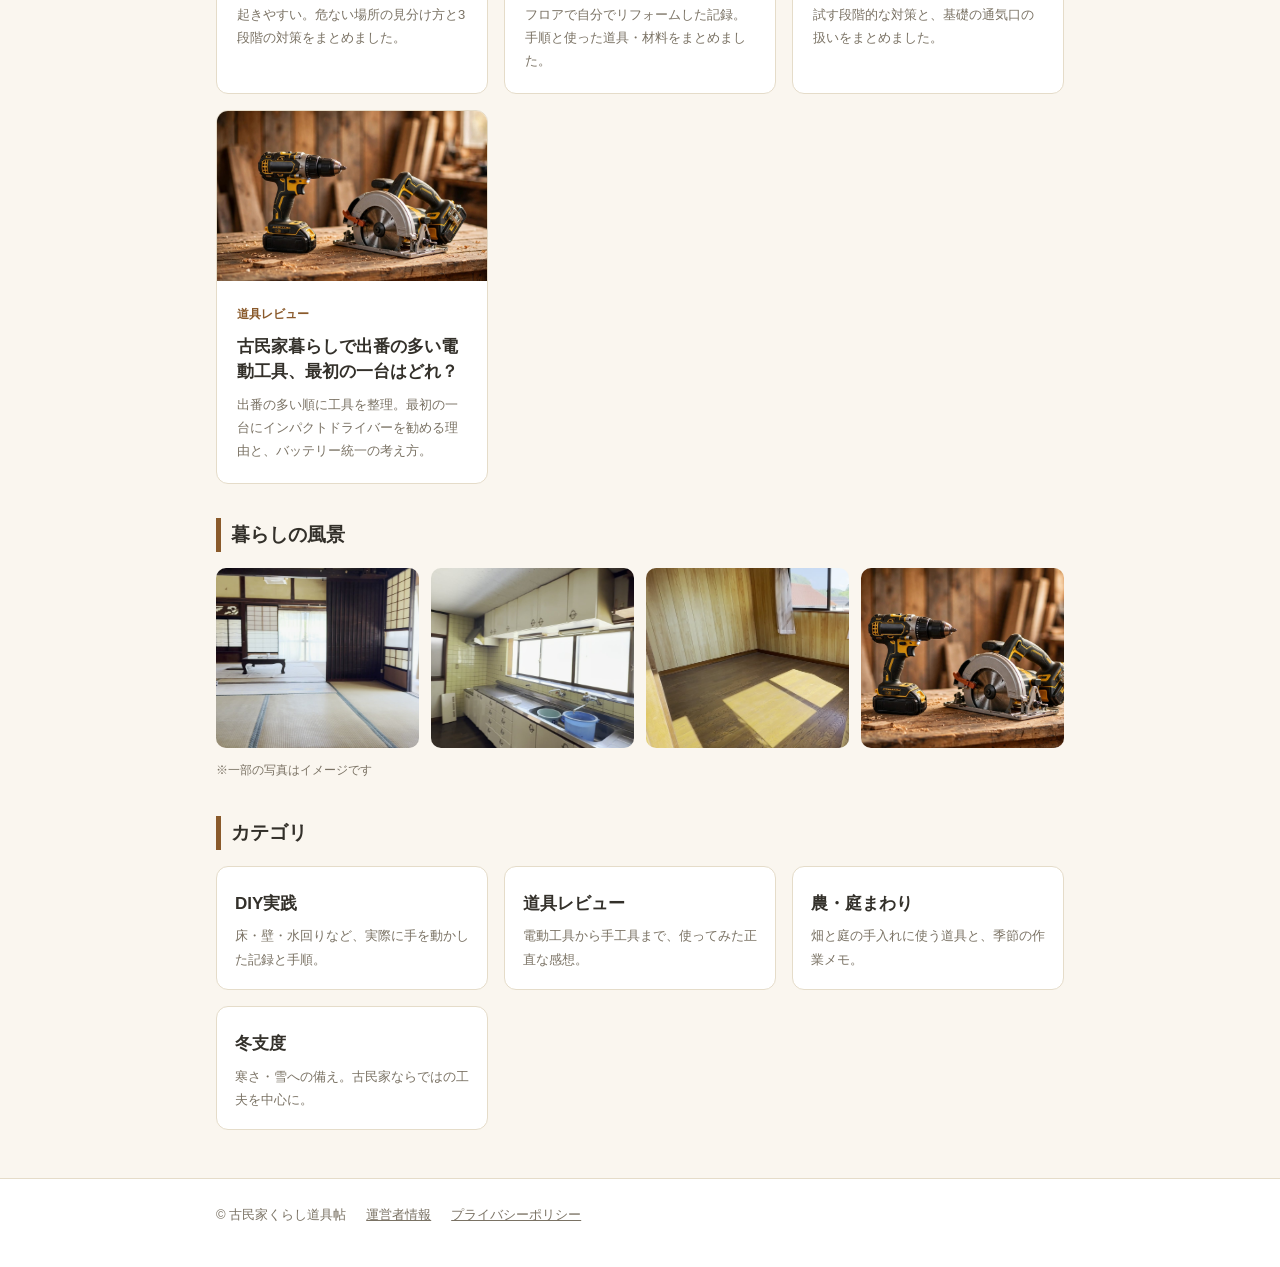
==== commit 5e462dc2: "暖房の使い分け記事を追加" ====
--- a/index.html
+++ b/index.html
@@ -41,6 +41,14 @@
 
     <h2 class="sec" id="articles">新着記事</h2>
     <div class="cards">
+      <a class="card" href="articles/danbou-tsukaiwake.html">
+        <img class="card-img" src="images/danbou-lead.jpg" alt="古民家の和室のこたつと灯油ストーブ">
+        <div class="card-body">
+          <span class="cat">冬支度</span>
+          <h3>こたつ・灯油ストーブ・電気毛布｜古民家の暖房の使い分けと灯油の扱い</h3>
+          <p>部屋全体ではなく「人のいる場所」を暖める。3つの暖房の役割分担と、灯油の保管・給油の基本をまとめました。</p>
+        </div>
+      </a>
       <a class="card" href="articles/yukikaki-dogu.html">
         <img class="card-img" src="images/yukikaki-lead.jpg" alt="雪の積もった古民家の玄関前で雪かきをする様子">
         <div class="card-body">
